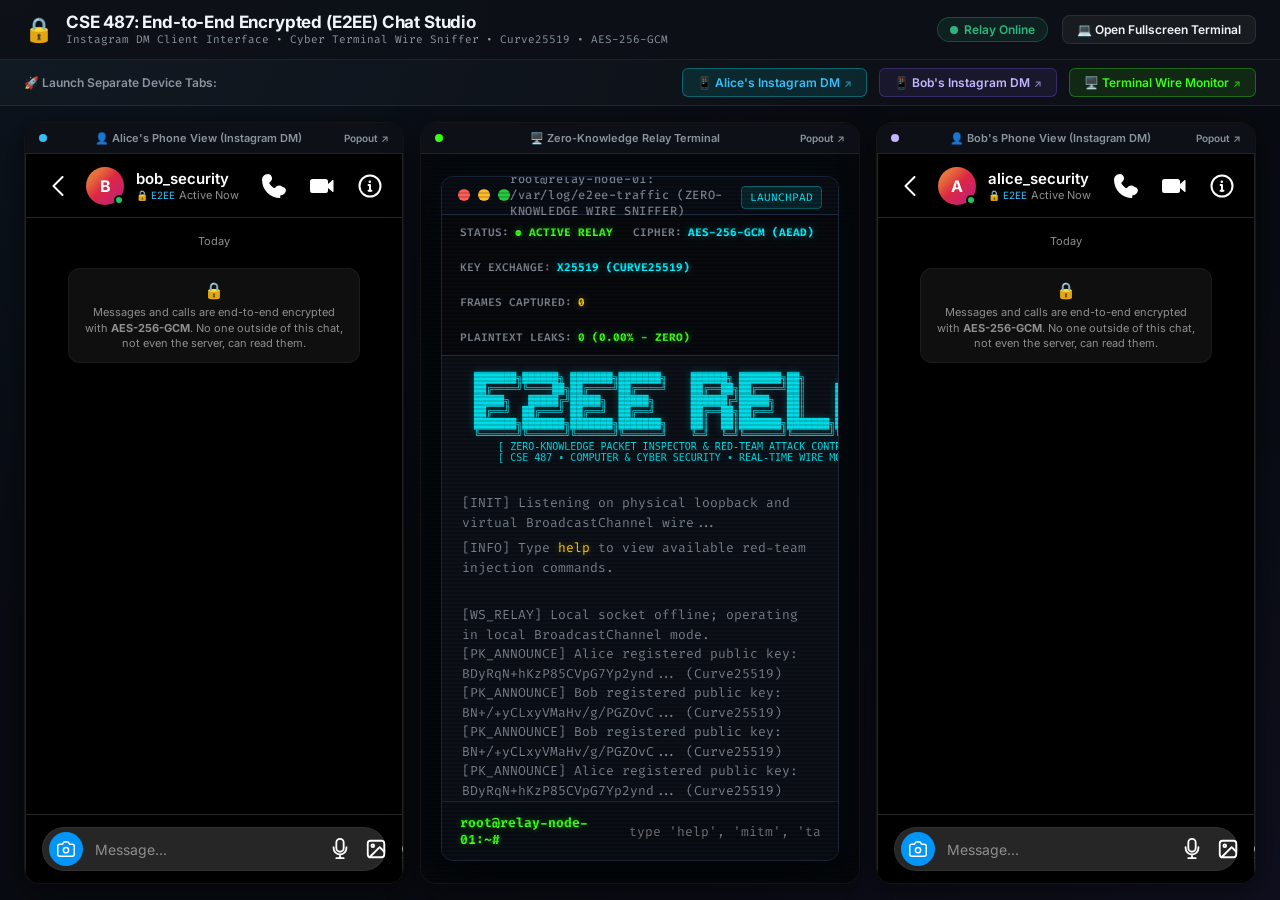
==== web/index.html @ 7dd93434 "Initial commit: CSE 487 Secure E2EE Chat Application" ====
<!DOCTYPE html>
<html lang="en">
<head>
  <meta charset="UTF-8">
  <meta name="viewport" content="width=device-width, initial-scale=1.0">
  <title>CSE 487 • Secure E2EE Chat Studio</title>
  <link rel="preconnect" href="https://fonts.googleapis.com">
  <link rel="preconnect" href="https://fonts.gstatic.com" crossorigin>
  <link href="https://fonts.googleapis.com/css2?family=Fira+Code:wght@400;600&family=Inter:wght@400;500;600;700;800&display=swap" rel="stylesheet">
  <link rel="stylesheet" href="style.css">
</head>
<body>
  <!-- Header Bar -->
  <header class="app-header">
    <div class="header-left">
      <div class="logo-badge">
        <span class="lock-icon">🔒</span>
        <div>
          <h1>CSE 487: End-to-End Encrypted (E2EE) Chat Studio</h1>
          <p class="subtitle">Instagram DM Client Interface • Cyber Terminal Wire Sniffer • Curve25519 • AES-256-GCM</p>
        </div>
      </div>
    </div>
    <div class="header-right">
      <div class="status-indicator">
        <span class="status-dot active"></span>
        <span>Relay Online</span>
      </div>
      <a href="terminal.html" target="_blank" class="btn btn-secondary">
        💻 Open Fullscreen Terminal
      </a>
    </div>
  </header>

  <!-- Launchpad Quick Navigation Bar -->
  <div class="launchpad-bar">
    <span class="launchpad-title">🚀 Launch Separate Device Tabs:</span>
    <div class="launch-links">
      <a href="chat.html?user=Alice" target="_blank" class="launch-card-btn alice-link">
        📱 Alice's Instagram DM <span class="ext-icon">↗</span>
      </a>
      <a href="chat.html?user=Bob" target="_blank" class="launch-card-btn bob-link">
        📱 Bob's Instagram DM <span class="ext-icon">↗</span>
      </a>
      <a href="terminal.html" target="_blank" class="launch-card-btn term-link">
        🖥️ Terminal Wire Monitor <span class="ext-icon">↗</span>
      </a>
    </div>
  </div>

  <!-- Live Multi-View Presentation Canvas -->
  <main class="studio-presentation-grid">
    
    <!-- Left: Alice's Instagram Client (Embedded Frame) -->
    <div class="frame-wrapper">
      <div class="frame-label">
        <span class="label-dot dot-alice"></span> 👤 Alice's Phone View (Instagram DM)
        <a href="chat.html?user=Alice" target="_blank" class="popout-link">Popout ↗</a>
      </div>
      <iframe src="chat.html?user=Alice" class="studio-iframe" title="Alice Instagram Chat"></iframe>
    </div>

    <!-- Center: Terminal Wire Monitor (Embedded Frame) -->
    <div class="frame-wrapper monitor-frame-wrapper">
      <div class="frame-label">
        <span class="label-dot dot-term"></span> 🖥️ Zero-Knowledge Relay Terminal
        <a href="terminal.html" target="_blank" class="popout-link">Popout ↗</a>
      </div>
      <iframe src="terminal.html" class="studio-iframe" title="Terminal Relay Monitor"></iframe>
    </div>

    <!-- Right: Bob's Instagram Client (Embedded Frame) -->
    <div class="frame-wrapper">
      <div class="frame-label">
        <span class="label-dot dot-bob"></span> 👤 Bob's Phone View (Instagram DM)
        <a href="chat.html?user=Bob" target="_blank" class="popout-link">Popout ↗</a>
      </div>
      <iframe src="chat.html?user=Bob" class="studio-iframe" title="Bob Instagram Chat"></iframe>
    </div>

  </main>
</body>
</html>
---- web/style.css ----
/* Launchpad & Master Grid Styling */
:root {
  --bg-dark: #080b11;
  --bg-card: rgba(13, 17, 23, 0.85);
  --bg-card-border: rgba(255, 255, 255, 0.08);
  --accent-cyan: #00f2fe;
  --accent-blue: #4facfe;
  --accent-purple: #7f5af0;
  --accent-green: #2cb67d;
  --text-main: #f0f6fc;
  --text-dim: #8b949e;
  --font-main: 'Inter', -apple-system, BlinkMacSystemFont, sans-serif;
  --font-code: 'Fira Code', monospace;
}

* {
  box-sizing: border-box;
  margin: 0;
  padding: 0;
}

body {
  background-color: var(--bg-dark);
  background-image: 
    radial-gradient(at 0% 0%, rgba(79, 172, 254, 0.06) 0px, transparent 50%),
    radial-gradient(at 100% 100%, rgba(127, 90, 240, 0.06) 0px, transparent 50%);
  color: var(--text-main);
  font-family: var(--font-main);
  height: 100vh;
  display: flex;
  flex-direction: column;
  overflow: hidden;
}

/* Header */
.app-header {
  display: flex;
  justify-content: space-between;
  align-items: center;
  padding: 12px 24px;
  background: var(--bg-card);
  border-bottom: 1px solid var(--bg-card-border);
  flex-shrink: 0;
}

.logo-badge {
  display: flex;
  align-items: center;
  gap: 12px;
}

.lock-icon {
  font-size: 24px;
}

.logo-badge h1 {
  font-size: 17px;
  font-weight: 700;
  letter-spacing: -0.01em;
}

.subtitle {
  font-size: 11px;
  color: var(--text-dim);
  font-family: var(--font-code);
}

.header-right {
  display: flex;
  align-items: center;
  gap: 14px;
}

.status-indicator {
  display: flex;
  align-items: center;
  gap: 6px;
  background: rgba(44, 182, 125, 0.1);
  border: 1px solid rgba(44, 182, 125, 0.3);
  padding: 4px 12px;
  border-radius: 20px;
  font-size: 12px;
  font-weight: 600;
  color: var(--accent-green);
}

.status-dot {
  width: 8px;
  height: 8px;
  background: var(--accent-green);
  border-radius: 50%;
}

.btn {
  padding: 6px 14px;
  border-radius: 8px;
  font-size: 12px;
  font-weight: 600;
  cursor: pointer;
  border: none;
  text-decoration: none;
  display: inline-flex;
  align-items: center;
  transition: all 0.2s ease;
}

.btn-secondary {
  background: rgba(255, 255, 255, 0.05);
  color: var(--text-main);
  border: 1px solid var(--bg-card-border);
}

.btn-secondary:hover {
  background: rgba(0, 242, 254, 0.15);
  border-color: var(--accent-cyan);
  color: #fff;
}

/* Launchpad Quick Navigation Bar */
.launchpad-bar {
  display: flex;
  align-items: center;
  justify-content: space-between;
  padding: 8px 24px;
  background: rgba(255, 255, 255, 0.02);
  border-bottom: 1px solid var(--bg-card-border);
  flex-shrink: 0;
  gap: 12px;
  flex-wrap: wrap;
}

.launchpad-title {
  font-size: 12px;
  color: var(--text-dim);
  font-weight: 600;
}

.launch-links {
  display: flex;
  gap: 12px;
}

.launch-card-btn {
  font-size: 12px;
  font-weight: 600;
  text-decoration: none;
  padding: 6px 14px;
  border-radius: 6px;
  transition: all 0.2s ease;
  display: inline-flex;
  align-items: center;
  gap: 4px;
}

.alice-link {
  background: rgba(0, 242, 254, 0.1);
  border: 1px solid rgba(0, 242, 254, 0.3);
  color: #38bdf8;
}

.alice-link:hover {
  background: rgba(0, 242, 254, 0.25);
  color: #fff;
}

.bob-link {
  background: rgba(127, 90, 240, 0.1);
  border: 1px solid rgba(127, 90, 240, 0.3);
  color: #c4b5fd;
}

.bob-link:hover {
  background: rgba(127, 90, 240, 0.25);
  color: #fff;
}

.term-link {
  background: rgba(57, 255, 20, 0.1);
  border: 1px solid rgba(57, 255, 20, 0.3);
  color: #39ff14;
}

.term-link:hover {
  background: rgba(57, 255, 20, 0.25);
  color: #fff;
}

.ext-icon {
  font-size: 10px;
  opacity: 0.7;
}

/* Master Studio Grid Layout */
.studio-presentation-grid {
  flex: 1;
  display: grid;
  grid-template-columns: 380px 1fr 380px;
  gap: 16px;
  padding: 16px 24px;
  overflow: hidden;
  height: calc(100vh - 110px);
}

@media (max-width: 1200px) {
  .studio-presentation-grid {
    grid-template-columns: 1fr 1fr;
  }
  .monitor-frame-wrapper {
    grid-column: span 2;
  }
}

.frame-wrapper {
  background: #000;
  border: 1px solid var(--bg-card-border);
  border-radius: 16px;
  display: flex;
  flex-direction: column;
  overflow: hidden;
  box-shadow: 0 8px 32px rgba(0, 0, 0, 0.5);
}

.frame-label {
  padding: 8px 14px;
  background: #0d1117;
  border-bottom: 1px solid var(--bg-card-border);
  font-size: 11px;
  font-weight: 600;
  display: flex;
  align-items: center;
  justify-content: space-between;
  color: var(--text-dim);
}

.label-dot {
  width: 8px;
  height: 8px;
  border-radius: 50%;
  display: inline-block;
  margin-right: 6px;
}

.dot-alice { background: #38bdf8; }
.dot-bob { background: #c4b5fd; }
.dot-term { background: #39ff14; }

.popout-link {
  color: var(--text-dim);
  text-decoration: none;
  font-size: 10px;
}

.popout-link:hover {
  color: var(--accent-cyan);
}

.studio-iframe {
  flex: 1;
  width: 100%;
  height: 100%;
  border: none;
}
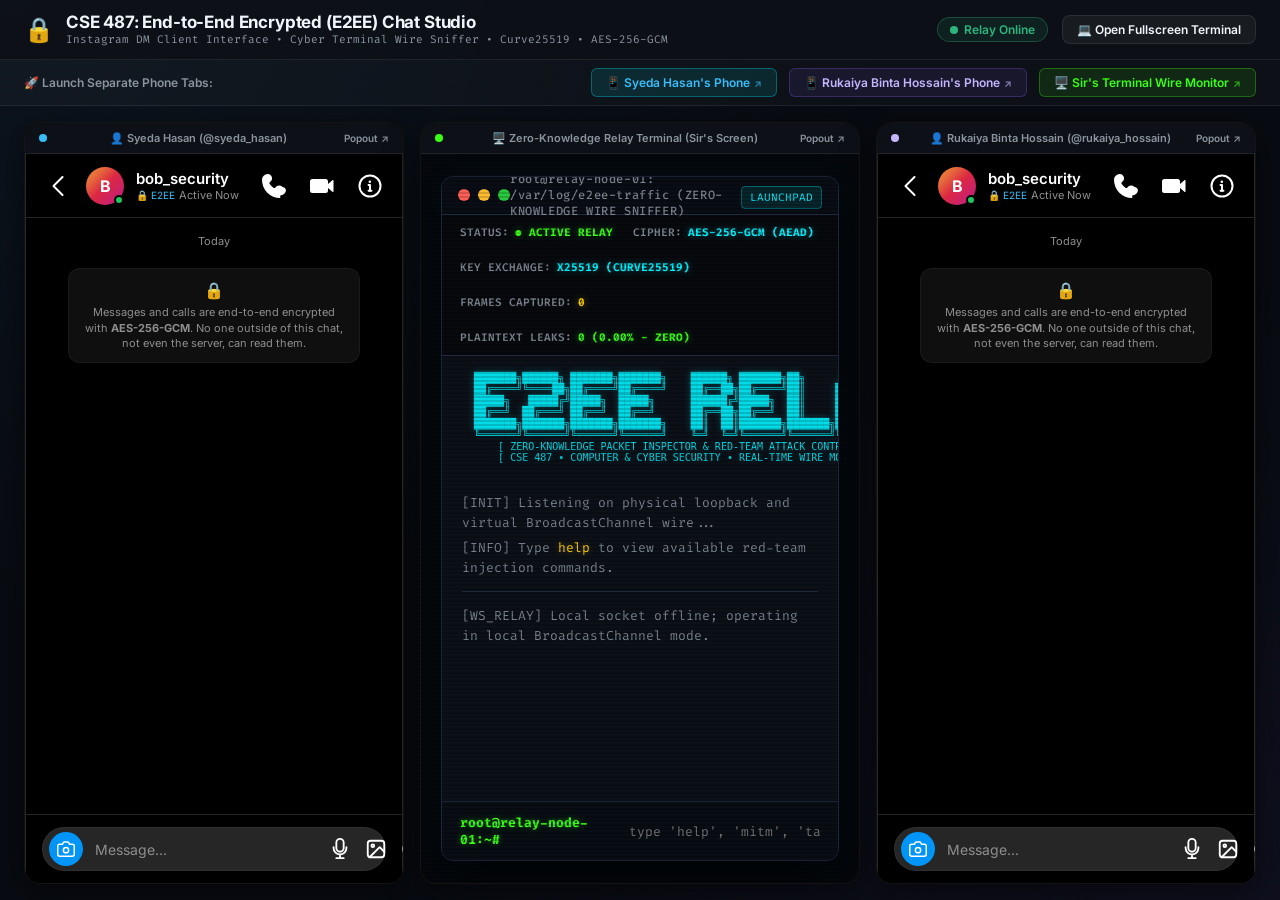
==== commit 7f15b025: "Personalize user identities for Syeda Hasan and Rukaiya Binta Hossain" ====
--- a/web/index.html
+++ b/web/index.html
@@ -34,16 +34,16 @@
 
   <!-- Launchpad Quick Navigation Bar -->
   <div class="launchpad-bar">
-    <span class="launchpad-title">🚀 Launch Separate Device Tabs:</span>
+    <span class="launchpad-title">🚀 Launch Separate Phone Tabs:</span>
     <div class="launch-links">
-      <a href="chat.html?user=Alice" target="_blank" class="launch-card-btn alice-link">
-        📱 Alice's Instagram DM <span class="ext-icon">↗</span>
+      <a href="chat.html?user=Syeda" target="_blank" class="launch-card-btn alice-link">
+        📱 Syeda Hasan's Phone <span class="ext-icon">↗</span>
       </a>
-      <a href="chat.html?user=Bob" target="_blank" class="launch-card-btn bob-link">
-        📱 Bob's Instagram DM <span class="ext-icon">↗</span>
+      <a href="chat.html?user=Rukaiya" target="_blank" class="launch-card-btn bob-link">
+        📱 Rukaiya Binta Hossain's Phone <span class="ext-icon">↗</span>
       </a>
       <a href="terminal.html" target="_blank" class="launch-card-btn term-link">
-        🖥️ Terminal Wire Monitor <span class="ext-icon">↗</span>
+        🖥️ Sir's Terminal Wire Monitor <span class="ext-icon">↗</span>
       </a>
     </div>
   </div>
@@ -51,31 +51,31 @@
   <!-- Live Multi-View Presentation Canvas -->
   <main class="studio-presentation-grid">
     
-    <!-- Left: Alice's Instagram Client (Embedded Frame) -->
+    <!-- Left: Syeda's Instagram Client (Embedded Frame) -->
     <div class="frame-wrapper">
       <div class="frame-label">
-        <span class="label-dot dot-alice"></span> 👤 Alice's Phone View (Instagram DM)
-        <a href="chat.html?user=Alice" target="_blank" class="popout-link">Popout ↗</a>
+        <span class="label-dot dot-alice"></span> 👤 Syeda Hasan (@syeda_hasan)
+        <a href="chat.html?user=Syeda" target="_blank" class="popout-link">Popout ↗</a>
       </div>
-      <iframe src="chat.html?user=Alice" class="studio-iframe" title="Alice Instagram Chat"></iframe>
+      <iframe src="chat.html?user=Syeda" class="studio-iframe" title="Syeda Hasan Instagram Chat"></iframe>
     </div>
 
     <!-- Center: Terminal Wire Monitor (Embedded Frame) -->
     <div class="frame-wrapper monitor-frame-wrapper">
       <div class="frame-label">
-        <span class="label-dot dot-term"></span> 🖥️ Zero-Knowledge Relay Terminal
+        <span class="label-dot dot-term"></span> 🖥️ Zero-Knowledge Relay Terminal (Sir's Screen)
         <a href="terminal.html" target="_blank" class="popout-link">Popout ↗</a>
       </div>
       <iframe src="terminal.html" class="studio-iframe" title="Terminal Relay Monitor"></iframe>
     </div>
 
-    <!-- Right: Bob's Instagram Client (Embedded Frame) -->
+    <!-- Right: Rukaiya's Instagram Client (Embedded Frame) -->
     <div class="frame-wrapper">
       <div class="frame-label">
-        <span class="label-dot dot-bob"></span> 👤 Bob's Phone View (Instagram DM)
-        <a href="chat.html?user=Bob" target="_blank" class="popout-link">Popout ↗</a>
+        <span class="label-dot dot-bob"></span> 👤 Rukaiya Binta Hossain (@rukaiya_hossain)
+        <a href="chat.html?user=Rukaiya" target="_blank" class="popout-link">Popout ↗</a>
       </div>
-      <iframe src="chat.html?user=Bob" class="studio-iframe" title="Bob Instagram Chat"></iframe>
+      <iframe src="chat.html?user=Rukaiya" class="studio-iframe" title="Rukaiya Binta Hossain Instagram Chat"></iframe>
     </div>
 
   </main>
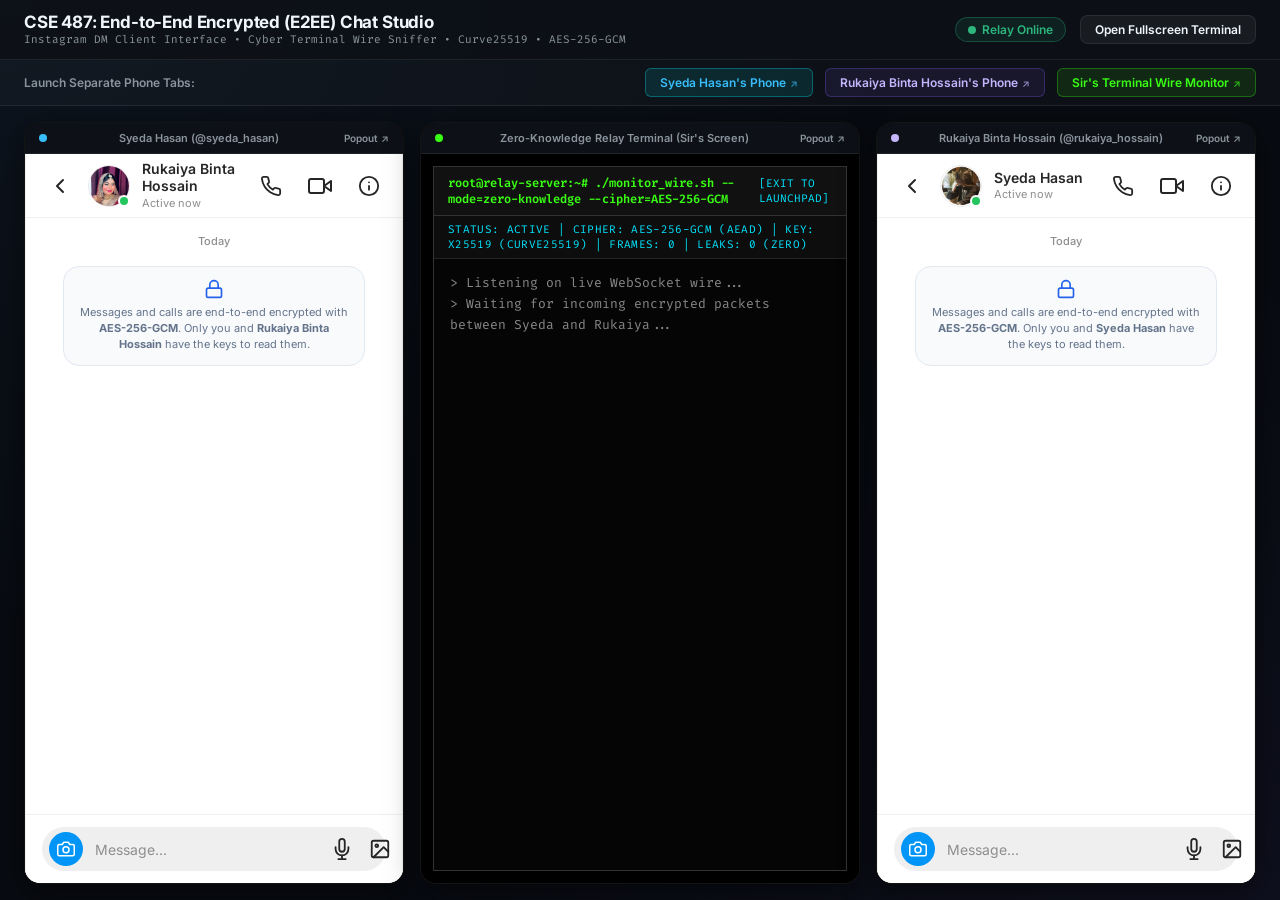
==== commit 2da52a95: "Remove emojis and clean interface styling" ====
--- a/web/index.html
+++ b/web/index.html
@@ -14,7 +14,6 @@
   <header class="app-header">
     <div class="header-left">
       <div class="logo-badge">
-        <span class="lock-icon">🔒</span>
         <div>
           <h1>CSE 487: End-to-End Encrypted (E2EE) Chat Studio</h1>
           <p class="subtitle">Instagram DM Client Interface • Cyber Terminal Wire Sniffer • Curve25519 • AES-256-GCM</p>
@@ -27,23 +26,23 @@
         <span>Relay Online</span>
       </div>
       <a href="terminal.html" target="_blank" class="btn btn-secondary">
-        💻 Open Fullscreen Terminal
+        Open Fullscreen Terminal
       </a>
     </div>
   </header>
 
   <!-- Launchpad Quick Navigation Bar -->
   <div class="launchpad-bar">
-    <span class="launchpad-title">🚀 Launch Separate Phone Tabs:</span>
+    <span class="launchpad-title">Launch Separate Phone Tabs:</span>
     <div class="launch-links">
       <a href="chat.html?user=Syeda" target="_blank" class="launch-card-btn alice-link">
-        📱 Syeda Hasan's Phone <span class="ext-icon">↗</span>
+        Syeda Hasan's Phone <span class="ext-icon">↗</span>
       </a>
       <a href="chat.html?user=Rukaiya" target="_blank" class="launch-card-btn bob-link">
-        📱 Rukaiya Binta Hossain's Phone <span class="ext-icon">↗</span>
+        Rukaiya Binta Hossain's Phone <span class="ext-icon">↗</span>
       </a>
       <a href="terminal.html" target="_blank" class="launch-card-btn term-link">
-        🖥️ Sir's Terminal Wire Monitor <span class="ext-icon">↗</span>
+        Sir's Terminal Wire Monitor <span class="ext-icon">↗</span>
       </a>
     </div>
   </div>
@@ -54,7 +53,7 @@
     <!-- Left: Syeda's Instagram Client (Embedded Frame) -->
     <div class="frame-wrapper">
       <div class="frame-label">
-        <span class="label-dot dot-alice"></span> 👤 Syeda Hasan (@syeda_hasan)
+        <span class="label-dot dot-alice"></span> Syeda Hasan (@syeda_hasan)
         <a href="chat.html?user=Syeda" target="_blank" class="popout-link">Popout ↗</a>
       </div>
       <iframe src="chat.html?user=Syeda" class="studio-iframe" title="Syeda Hasan Instagram Chat"></iframe>
@@ -63,7 +62,7 @@
     <!-- Center: Terminal Wire Monitor (Embedded Frame) -->
     <div class="frame-wrapper monitor-frame-wrapper">
       <div class="frame-label">
-        <span class="label-dot dot-term"></span> 🖥️ Zero-Knowledge Relay Terminal (Sir's Screen)
+        <span class="label-dot dot-term"></span> Zero-Knowledge Relay Terminal (Sir's Screen)
         <a href="terminal.html" target="_blank" class="popout-link">Popout ↗</a>
       </div>
       <iframe src="terminal.html" class="studio-iframe" title="Terminal Relay Monitor"></iframe>
@@ -72,7 +71,7 @@
     <!-- Right: Rukaiya's Instagram Client (Embedded Frame) -->
     <div class="frame-wrapper">
       <div class="frame-label">
-        <span class="label-dot dot-bob"></span> 👤 Rukaiya Binta Hossain (@rukaiya_hossain)
+        <span class="label-dot dot-bob"></span> Rukaiya Binta Hossain (@rukaiya_hossain)
         <a href="chat.html?user=Rukaiya" target="_blank" class="popout-link">Popout ↗</a>
       </div>
       <iframe src="chat.html?user=Rukaiya" class="studio-iframe" title="Rukaiya Binta Hossain Instagram Chat"></iframe>
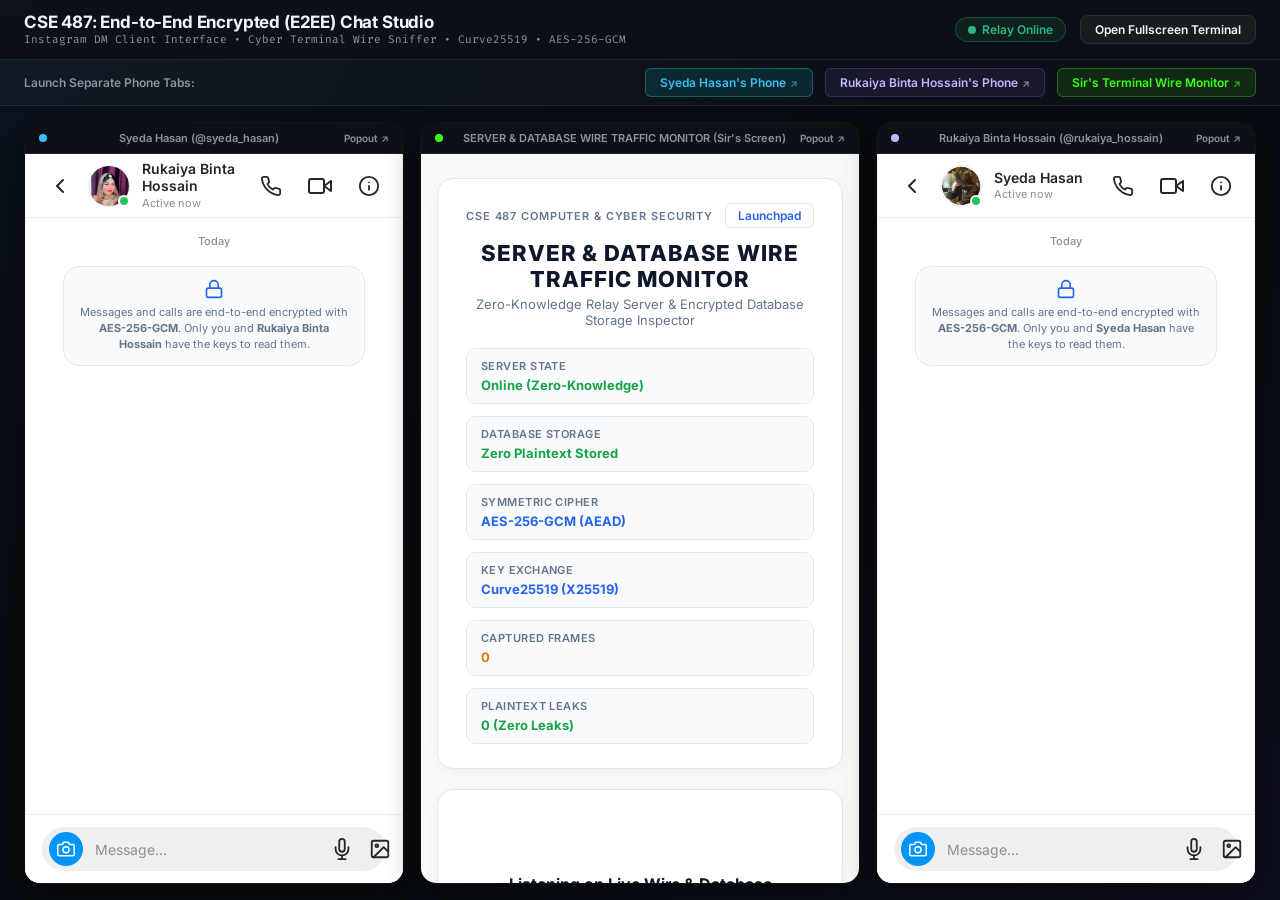
==== commit 0e6fc656: "Transform wire monitor to centered white background dashboard with SERVER & DATABASE headline" ====
--- a/web/index.html
+++ b/web/index.html
@@ -59,13 +59,13 @@
       <iframe src="chat.html?user=Syeda" class="studio-iframe" title="Syeda Hasan Instagram Chat"></iframe>
     </div>
 
-    <!-- Center: Terminal Wire Monitor (Embedded Frame) -->
+    <!-- Center: Server & Database Wire Traffic Monitor (Embedded Frame) -->
     <div class="frame-wrapper monitor-frame-wrapper">
       <div class="frame-label">
-        <span class="label-dot dot-term"></span> Zero-Knowledge Relay Terminal (Sir's Screen)
+        <span class="label-dot dot-term"></span> SERVER & DATABASE WIRE TRAFFIC MONITOR (Sir's Screen)
         <a href="terminal.html" target="_blank" class="popout-link">Popout ↗</a>
       </div>
-      <iframe src="terminal.html" class="studio-iframe" title="Terminal Relay Monitor"></iframe>
+      <iframe src="terminal.html" class="studio-iframe" title="Server & Database Wire Traffic Monitor"></iframe>
     </div>
 
     <!-- Right: Rukaiya's Instagram Client (Embedded Frame) -->
